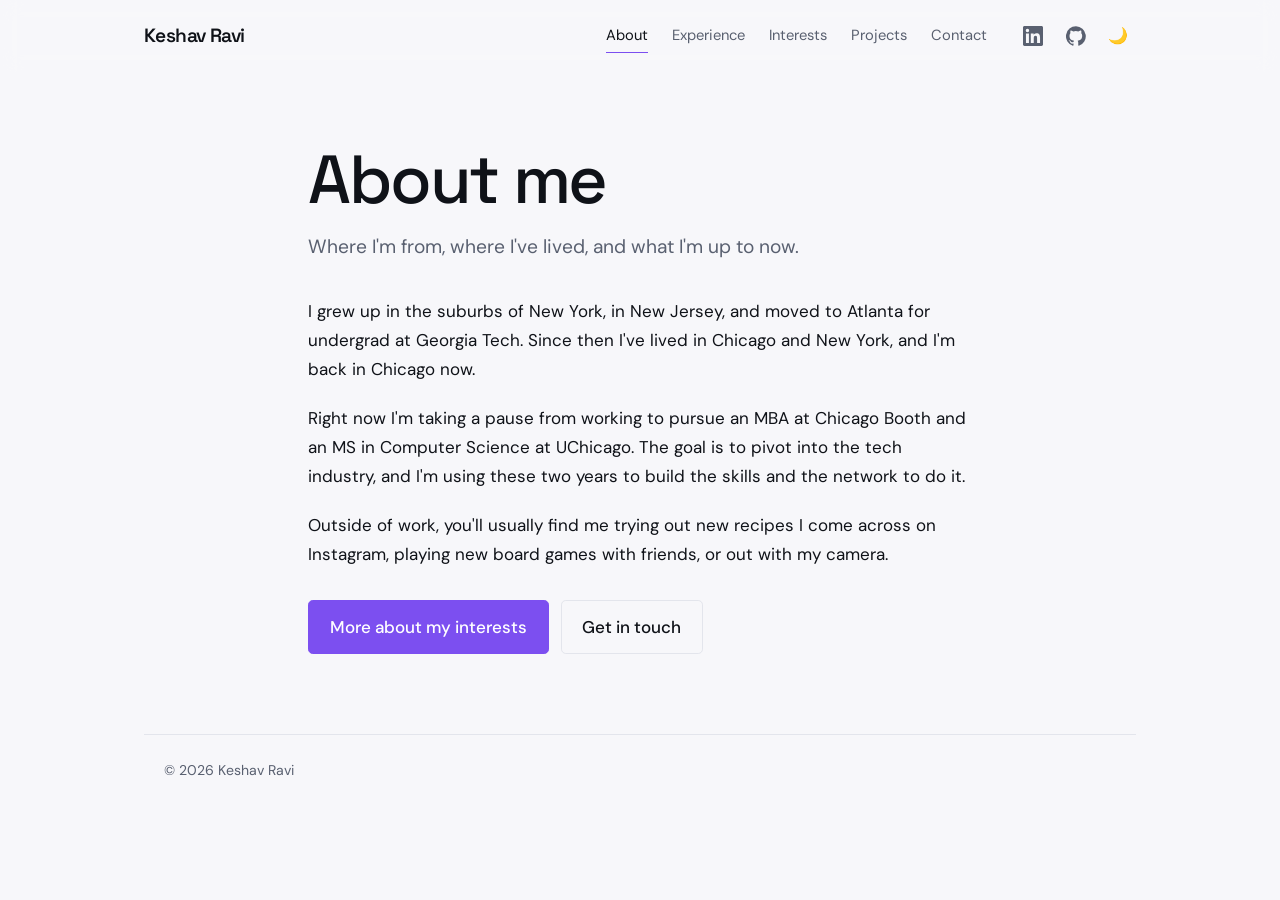
==== about.html @ 66527342 "Add homepage panels, personal About page, and restyle New welcome homepage with section panels, Abou" ====
<!doctype html>
<html lang="en">
<head>
  <meta charset="utf-8">
  <meta name="viewport" content="width=device-width, initial-scale=1">
  <title>About | Keshav Ravi</title>
  <meta name="description" content="About Keshav Ravi: where I grew up, where I've lived, and what I do outside of work.">
  <script src="theme.js"></script>
  <link rel="preconnect" href="https://fonts.googleapis.com">
  <link rel="preconnect" href="https://fonts.gstatic.com" crossorigin>
  <link href="https://fonts.googleapis.com/css2?family=DM+Sans:wght@400;500;600&amp;family=Space+Grotesk:wght@400;500;600;700&amp;display=swap" rel="stylesheet">
  <link rel="stylesheet" href="styles.css">
</head>
<body>
  <a class="skip-link" href="#main">Skip to content</a>
  <header class="site-header">
    <a class="brand" href="index.html">Keshav Ravi</a>
    <nav class="nav" aria-label="Main">
      <a href="about.html" aria-current="page">About</a>
      <a href="experience.html">Experience</a>
      <a href="interests.html">Interests</a>
      <a href="projects.html">Projects</a>
      <a href="contact.html">Contact</a>
    <div class="header-tools">
      <a class="icon-link" href="https://www.linkedin.com/in/keshavravi" target="_blank" rel="noopener" aria-label="LinkedIn (opens in a new tab)">
        <svg viewBox="0 0 24 24" width="20" height="20" fill="currentColor" aria-hidden="true"><path d="M20.45 20.45h-3.56v-5.57c0-1.33-.03-3.04-1.85-3.04-1.86 0-2.14 1.45-2.14 2.94v5.67H9.35V9h3.41v1.56h.05c.48-.9 1.64-1.85 3.37-1.85 3.6 0 4.27 2.37 4.27 5.46v6.28zM5.34 7.43a2.06 2.06 0 1 1 0-4.13 2.06 2.06 0 0 1 0 4.13zM7.12 20.45H3.56V9h3.56v11.45zM22.22 0H1.77C.79 0 0 .77 0 1.73v20.54C0 23.23.79 24 1.77 24h20.45c.98 0 1.78-.77 1.78-1.73V1.73C24 .77 23.2 0 22.22 0z"/></svg>
      </a>
      <a class="icon-link" href="https://github.com/keshav-ravi" target="_blank" rel="noopener" aria-label="GitHub (opens in a new tab)">
        <svg viewBox="0 0 24 24" width="20" height="20" fill="currentColor" aria-hidden="true"><path d="M12 .3a12 12 0 0 0-3.8 23.4c.6.1.8-.3.8-.6v-2c-3.3.7-4-1.6-4-1.6-.6-1.4-1.4-1.8-1.4-1.8-1-.7.1-.7.1-.7 1.2.1 1.8 1.2 1.8 1.2 1 1.8 2.8 1.3 3.5 1 .1-.8.4-1.3.7-1.6-2.7-.3-5.5-1.3-5.5-5.9 0-1.3.5-2.4 1.2-3.2-.1-.3-.5-1.5.1-3.2 0 0 1-.3 3.3 1.2a11.5 11.5 0 0 1 6 0c2.3-1.5 3.3-1.2 3.3-1.2.7 1.7.2 2.9.1 3.2.8.8 1.2 1.9 1.2 3.2 0 4.6-2.8 5.6-5.5 5.9.4.4.8 1.1.8 2.2v3.3c0 .3.2.7.8.6A12 12 0 0 0 12 .3z"/></svg>
      </a>
      <button class="theme-toggle" id="theme-toggle" type="button" aria-label="Toggle dark mode"></button>
    </div>
    </nav>
  </header>

  <main id="main">
    <h1>About me</h1>
    <p class="lead">Where I'm from, where I've lived, and what I'm up to now.</p>
    <p>I grew up in the suburbs of New York, in New Jersey, and moved to Atlanta for undergrad at Georgia Tech. Since then I've lived in Chicago and New York, and I'm back in Chicago now.</p>
    <p>Right now I'm taking a pause from working to pursue an MBA at Chicago Booth and an MS in Computer Science at UChicago. The goal is to pivot into the tech industry, and I'm using these two years to build the skills and the network to do it.</p>
    <p>Outside of work, you'll usually find me trying out new recipes I come across on Instagram, playing new board games with friends, or out with my camera.</p>
    <div class="button-row">
      <a class="button" href="interests.html">More about my interests</a>
      <a class="button secondary" href="contact.html">Get in touch</a>
    </div>
  </main>

  <footer class="site-footer">&copy; <span id="year">2026</span> Keshav Ravi</footer>
  <script src="reveal.js"></script>
</body>
</html>
---- styles.css ----
:root {
  --bg: #f7f7fa;
  --surface: #ffffff;
  --text: #0f1218;
  --muted: #596070;
  --border: #e3e5ec;
  --accent: #7c4ff0;
  --accent-text: #ffffff;
  --sans: "DM Sans", system-ui, -apple-system, "Segoe UI", Roboto, "Helvetica Neue", Arial, sans-serif;
  --display: "Space Grotesk", "DM Sans", system-ui, sans-serif;
  --max: 44rem;
  --wide: 62rem;
  --ease: cubic-bezier(0.2, 0.7, 0.2, 1);
}

:root[data-theme="dark"] {
  --bg: #0a0c11;
  --surface: #11141b;
  --text: #eef0f5;
  --muted: #9aa2b1;
  --border: #222633;
  --accent: #b794ff;
  --accent-text: #0a0c11;
}

*, *::before, *::after { box-sizing: border-box; }

html { -webkit-text-size-adjust: 100%; scroll-behavior: smooth; }

body {
  margin: 0;
  background: var(--bg);
  color: var(--text);
  font-family: var(--sans);
  font-size: 1.0625rem;
  line-height: 1.7;
  -webkit-font-smoothing: antialiased;
  transition: background-color 0.25s, color 0.25s;
}

.skip-link {
  position: absolute;
  left: 1rem;
  top: -4rem;
  background: var(--accent);
  color: var(--accent-text);
  padding: 0.5rem 1rem;
  border-radius: 0.25rem;
  z-index: 20;
}
.skip-link:focus { top: 1rem; }

a { color: var(--accent); text-underline-offset: 0.2em; }
a:hover { text-decoration-thickness: 2px; }

:focus-visible {
  outline: 2px solid var(--accent);
  outline-offset: 3px;
  border-radius: 0.2rem;
}

/* Scroll progress bar */
.progress {
  position: fixed;
  top: 0;
  left: 0;
  right: 0;
  height: 2px;
  z-index: 30;
  transform: scaleX(0);
  transform-origin: left;
  background: var(--accent);
  pointer-events: none;
}

/* Header */
.site-header {
  padding: 1.1rem max(1.25rem, calc((100% - var(--wide)) / 2));
  display: flex;
  flex-wrap: wrap;
  align-items: center;
  justify-content: space-between;
  gap: 0.75rem 1.5rem;
  border-bottom: 1px solid transparent;
  transition: border-color 0.25s;
}

@media (min-width: 40rem) {
  .site-header {
    position: sticky;
    top: 0;
    z-index: 10;
    background: color-mix(in srgb, var(--bg) 88%, transparent);
    -webkit-backdrop-filter: blur(10px);
    backdrop-filter: blur(10px);
  }
}
.site-header.scrolled { border-bottom-color: var(--border); }

.brand {
  font-family: var(--display);
  font-weight: 600;
  letter-spacing: -0.03em;
  font-size: 1.2rem;
  line-height: 1;
  color: var(--text);
  text-decoration: none;
}

.nav {
  display: flex;
  flex-wrap: wrap;
  gap: 0.25rem 1.5rem;
  align-items: center;
  flex: 1 1 auto;
  justify-content: flex-end;
}

.nav > a {
  color: var(--muted);
  text-decoration: none;
  font-size: 0.92rem;
  padding: 0.25rem 0;
  border-bottom: 1px solid transparent;
  transition: color 0.2s, border-color 0.2s;
}
.nav > a:hover { color: var(--text); border-bottom-color: var(--border); }
.nav > a[aria-current="page"] { color: var(--text); border-bottom-color: var(--accent); }

.header-tools { display: flex; align-items: center; gap: 0.4rem; margin-left: 0.25rem; }

.theme-toggle,
.icon-link {
  display: inline-flex;
  align-items: center;
  justify-content: center;
  width: 2.25rem;
  height: 2.25rem;
  border-radius: 50%;
  border: 1px solid transparent;
  background: none;
  color: var(--muted);
  cursor: pointer;
  font-size: 1rem;
  line-height: 1;
  transition: border-color 0.2s, color 0.2s;
}
.theme-toggle:hover,
.icon-link:hover { border-color: var(--border); color: var(--text); }

/* Layout */
main {
  max-width: var(--max);
  margin: 0 auto;
  padding: 4.5rem 1.25rem 5rem;
}
main.home { max-width: var(--wide); padding-top: 5rem; }

h1 {
  font-family: var(--display);
  font-weight: 500;
  font-size: clamp(2.5rem, 7.5vw, 4.25rem);
  line-height: 1.05;
  letter-spacing: -0.035em;
  margin: 0 0 1rem;
}
h1 em { color: var(--accent); font-style: normal; }
h2 { font-family: var(--display); font-weight: 500; letter-spacing: -0.02em; font-size: 1.5rem; margin: 0 0 0.25rem; line-height: 1.2; }

.lead { font-size: 1.2rem; color: var(--muted); margin: 0 0 2.25rem; line-height: 1.55; max-width: 38rem; }
p { margin: 0 0 1.25rem; }

.section-title {
  display: flex;
  align-items: center;
  gap: 1rem;
  font-size: 0.75rem;
  font-weight: 500;
  text-transform: uppercase;
  letter-spacing: 0.12em;
  color: var(--muted);
  margin: 3.5rem 0 0;
}
.section-title::after { content: ""; flex: 1; height: 1px; background: var(--border); }
main > section:first-of-type .section-title { margin-top: 2rem; }

/* Homepage panels */
.panels {
  list-style: none;
  margin: 3.5rem 0 0;
  padding: 0;
  display: grid;
  grid-template-columns: repeat(2, minmax(0, 1fr));
  gap: 1rem;
}
.panels .wide-panel { grid-column: 1 / -1; }

.panel {
  display: grid;
  grid-template-columns: auto 1fr auto;
  align-items: end;
  gap: 1rem;
  min-height: 11.5rem;
  padding: 1.5rem;
  border: 1px solid var(--border);
  border-radius: 0.375rem;
  background: var(--surface);
  color: var(--text);
  text-decoration: none;
  transition: border-color 0.25s, background-color 0.25s;
}
.panel .num { align-self: start; font-size: 0.8rem; color: var(--muted); font-variant-numeric: tabular-nums; }
.panel h2 { font-size: 1.9rem; margin-bottom: 0.35rem; }
.panel p { margin: 0; color: var(--muted); font-size: 0.95rem; line-height: 1.5; }
.panel .arrow { font-size: 1.4rem; color: var(--muted); transition: transform 0.3s var(--ease), color 0.25s; }
.panel:hover { border-color: var(--accent); }
.panel:hover .arrow { transform: translateX(6px); color: var(--accent); }

/* Cards */
.card-list { list-style: none; margin: 1.5rem 0 0; padding: 0; display: grid; gap: 1rem; }

.card {
  background: var(--surface);
  border: 1px solid var(--border);
  border-radius: 0.375rem;
  padding: 1.5rem 1.75rem;
  transition: border-color 0.3s;
}
@media (hover: hover) {
  .card:hover { border-color: color-mix(in srgb, var(--accent) 50%, var(--border)); }
}
.card p:last-child { margin-bottom: 0; }
.meta { color: var(--muted); font-size: 0.88rem; margin: 0 0 0.75rem; }

.tags { list-style: none; display: flex; flex-wrap: wrap; gap: 0.4rem; padding: 0; margin: 0.75rem 0 0; }
.tags li {
  font-size: 0.8rem;
  border: 1px solid var(--border);
  border-radius: 0.25rem;
  padding: 0.1rem 0.6rem;
  color: var(--muted);
}

/* Buttons */
.button {
  display: inline-block;
  background: var(--accent);
  color: var(--accent-text);
  text-decoration: none;
  font-weight: 500;
  padding: 0.7rem 1.3rem;
  border-radius: 0.3rem;
  border: 1px solid var(--accent);
  transition: background-color 0.2s, color 0.2s;
}
.button:hover { background: transparent; color: var(--accent); }
.button.secondary { background: transparent; color: var(--text); border-color: var(--border); }
.button.secondary:hover { border-color: var(--text); color: var(--text); }
.button-row { display: flex; flex-wrap: wrap; gap: 0.75rem; margin-top: 2rem; }

/* Experience / project cards */
.job h3 { font-family: var(--display); font-weight: 500; letter-spacing: -0.02em; font-size: 1.35rem; margin: 0; line-height: 1.2; }
.company-note { font-family: var(--sans); font-weight: 400; color: var(--muted); font-size: 0.88rem; }
.job-head { display: flex; flex-wrap: wrap; justify-content: space-between; gap: 0.5rem 1.5rem; }
.job-head .meta { text-align: right; margin: 0; }
.role { margin: 0; color: var(--accent); font-weight: 500; font-size: 0.95rem; }

.stats { list-style: none; display: grid; grid-template-columns: repeat(auto-fit, minmax(8.5rem, 1fr)); gap: 0; padding: 0; margin: 1.25rem 0; border-top: 1px solid var(--border); border-bottom: 1px solid var(--border); }
.stats li {
  padding: 0.85rem 1rem 0.85rem 0;
  display: flex;
  flex-direction: column;
  transition: opacity 0.6s var(--ease) calc(0.25s + var(--i, 0) * 0.09s), transform 0.6s var(--ease) calc(0.25s + var(--i, 0) * 0.09s);
}
.stat-num { font-family: var(--display); font-weight: 500; letter-spacing: -0.03em; font-size: 1.9rem; line-height: 1.1; color: var(--text); }
.stat-label { font-size: 0.78rem; color: var(--muted); line-height: 1.35; }

.bullets { margin: 0; padding-left: 1.1rem; font-size: 0.96rem; }
.bullets li { margin-bottom: 0.5rem; }
.bullets li::marker { color: var(--accent); }

section .tags { margin-top: 1rem; }
.sub-title { font-size: 0.75rem; font-weight: 500; text-transform: uppercase; letter-spacing: 0.12em; color: var(--muted); margin: 1.5rem 0 0.5rem; }

/* Interests */
.photo-placeholder {
  border: 1px dashed var(--border);
  border-radius: 0.375rem;
  min-height: 9rem;
  display: flex;
  align-items: center;
  justify-content: center;
  color: var(--muted);
  margin: 1rem 0 0.5rem;
}
.photo-placeholder p { margin: 0; }

/* Contact */
.contact-grid {
  display: grid;
  grid-template-columns: minmax(0, 1fr) minmax(0, 14rem);
  gap: 3rem;
  align-items: start;
}
.contact-form { display: grid; gap: 0.4rem; }
.contact-form label { font-weight: 500; font-size: 0.9rem; margin-top: 0.75rem; }
.contact-form label:first-child { margin-top: 0; }
.contact-form input,
.contact-form textarea {
  font: inherit;
  color: var(--text);
  background: var(--surface);
  border: 1px solid var(--border);
  border-radius: 0.3rem;
  padding: 0.7rem 0.9rem;
  width: 100%;
  transition: border-color 0.2s;
}
.contact-form textarea { resize: vertical; min-height: 9rem; }
.contact-form input:focus,
.contact-form textarea:focus { border-color: var(--accent); outline: none; }
.contact-form .button { margin-top: 1rem; justify-self: start; cursor: pointer; font: inherit; font-weight: 500; }
.contact-form .button:disabled { opacity: 0.6; cursor: wait; }
.form-note { color: var(--muted); font-size: 0.88rem; margin: 0.5rem 0 0; }
.contact-side p { color: var(--muted); margin: 0; overflow-wrap: anywhere; }
.hp { position: absolute; left: -9999px; width: 1px; height: 1px; opacity: 0; }

.visually-hidden { position: absolute; width: 1px; height: 1px; overflow: hidden; clip: rect(0 0 0 0); white-space: nowrap; }

.site-footer {
  max-width: var(--wide);
  margin: 0 auto;
  padding: 1.5rem 1.25rem 3rem;
  border-top: 1px solid var(--border);
  color: var(--muted);
  font-size: 0.88rem;
}

/* Scroll reveal (classes are added by reveal.js, so content is visible without JS) */
.reveal {
  opacity: 0;
  transform: translateY(22px);
  transition: opacity 0.8s var(--ease) var(--d, 0s), transform 0.8s var(--ease) var(--d, 0s);
}
.reveal.in { opacity: 1; transform: none; }
.card.reveal:not(.in) .stats li { opacity: 0; transform: translateY(10px); }

@media (max-width: 40rem) {
  .contact-grid { grid-template-columns: 1fr; gap: 2rem; }
  .panels { grid-template-columns: 1fr; }
  .panel { min-height: 9rem; }
}

@media (max-width: 30rem) {
  body { font-size: 1rem; }
  .nav { justify-content: flex-start; order: 3; flex-basis: 100%; }
  main, main.home { padding-top: 2.5rem; }
  .card { padding: 1.25rem; }
  .job-head .meta { text-align: left; }
  .stats { grid-template-columns: repeat(2, 1fr); }
}

@media (prefers-reduced-motion: reduce) {
  html { scroll-behavior: auto; }
  *, *::before, *::after { transition: none !important; animation: none !important; }
}
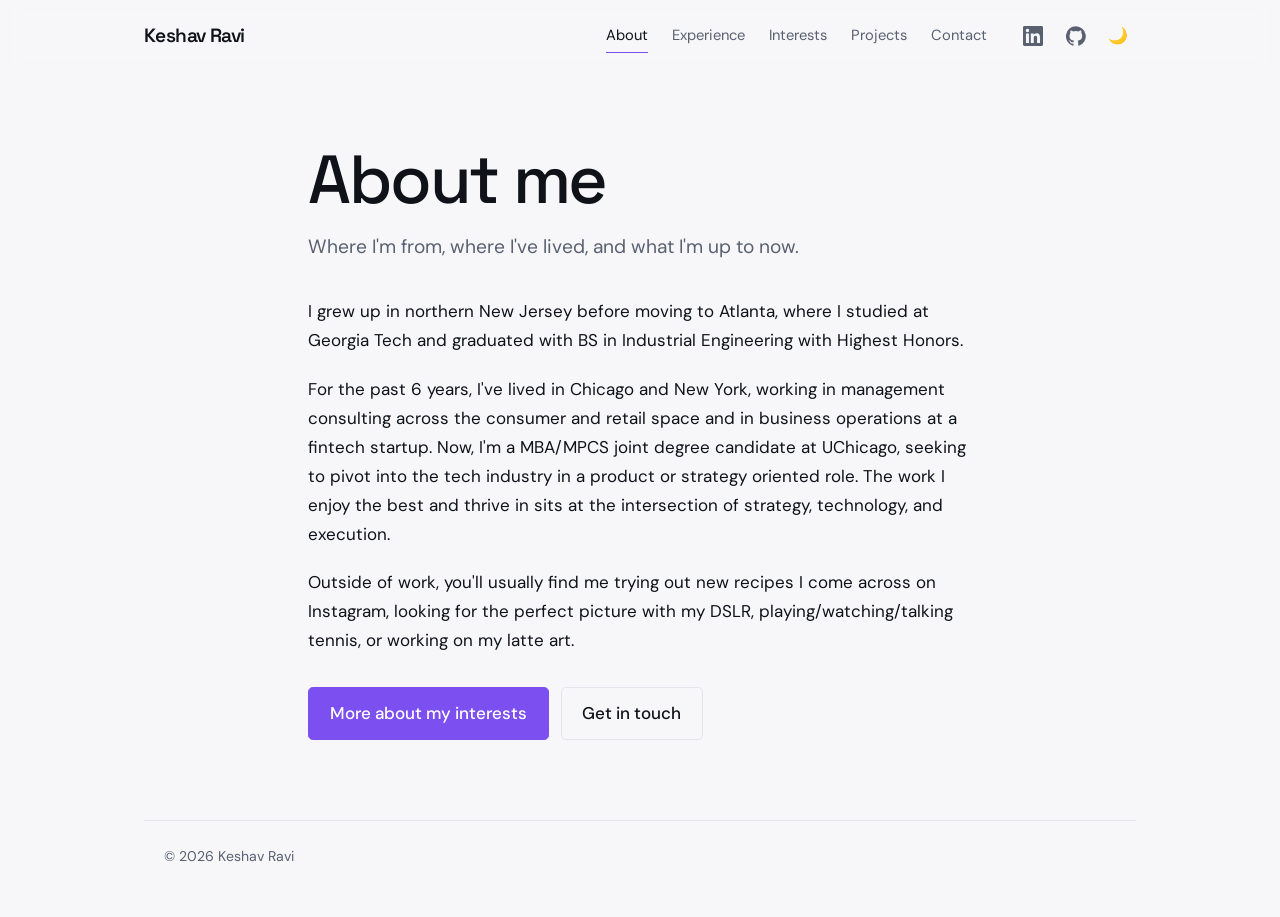
==== commit 381a964b: "Updates to Index, About, and Experience Pages" ====
--- a/about.html
+++ b/about.html
@@ -36,9 +36,9 @@
   <main id="main">
     <h1>About me</h1>
     <p class="lead">Where I'm from, where I've lived, and what I'm up to now.</p>
-    <p>I grew up in the suburbs of New York, in New Jersey, and moved to Atlanta for undergrad at Georgia Tech. Since then I've lived in Chicago and New York, and I'm back in Chicago now.</p>
-    <p>Right now I'm taking a pause from working to pursue an MBA at Chicago Booth and an MS in Computer Science at UChicago. The goal is to pivot into the tech industry, and I'm using these two years to build the skills and the network to do it.</p>
-    <p>Outside of work, you'll usually find me trying out new recipes I come across on Instagram, playing new board games with friends, or out with my camera.</p>
+    <p>I grew up in northern New Jersey before moving to Atlanta, where I studied at Georgia Tech and graduated with BS in Industrial Engineering with Highest Honors.</p>
+    <p>For the past 6 years, I've lived in Chicago and New York, working in management consulting across the consumer and retail space and in business operations at a fintech startup. Now, I'm a MBA/MPCS joint degree candidate at UChicago, seeking to pivot into the tech industry in a product or strategy oriented role. The work I enjoy the best and thrive in sits at the intersection of strategy, technology, and execution.</p>
+    <p>Outside of work, you'll usually find me trying out new recipes I come across on Instagram, looking for the perfect picture with my DSLR, playing/watching/talking tennis, or working on my latte art.</p>
     <div class="button-row">
       <a class="button" href="interests.html">More about my interests</a>
       <a class="button secondary" href="contact.html">Get in touch</a>
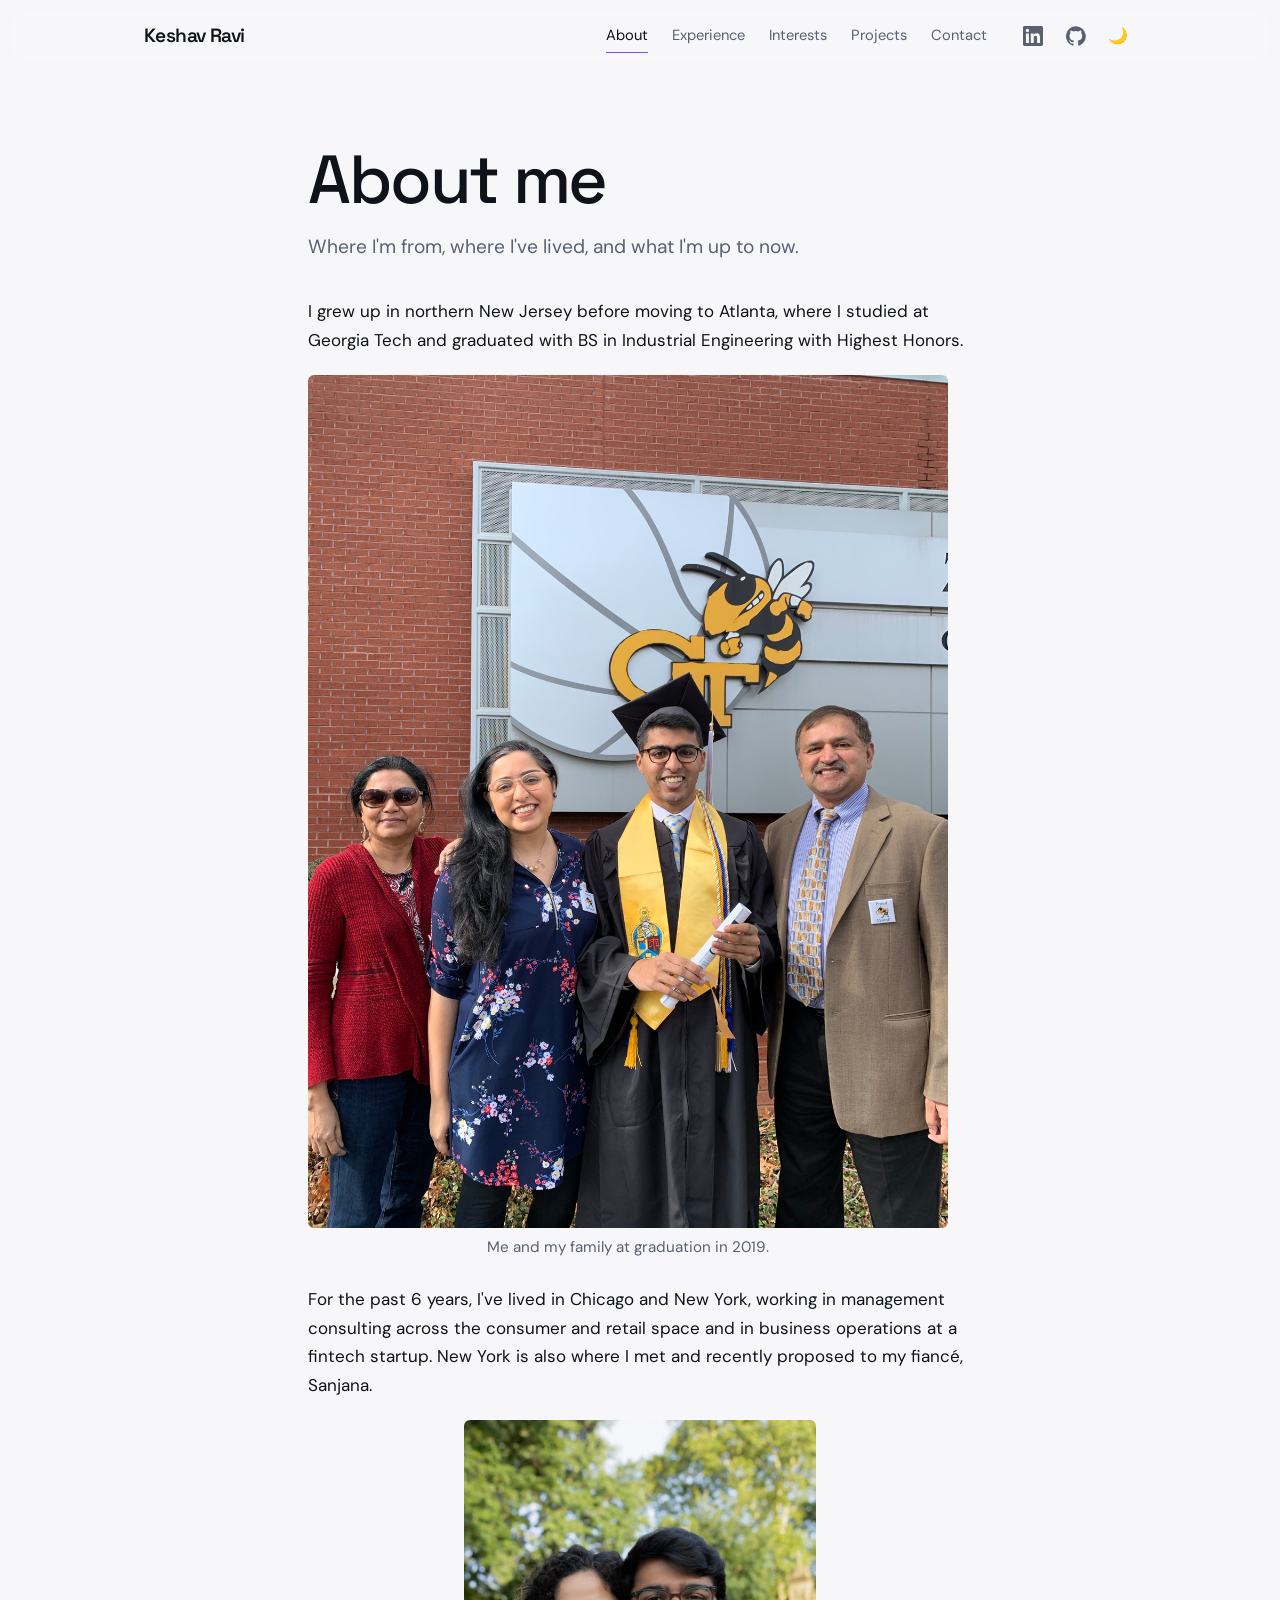
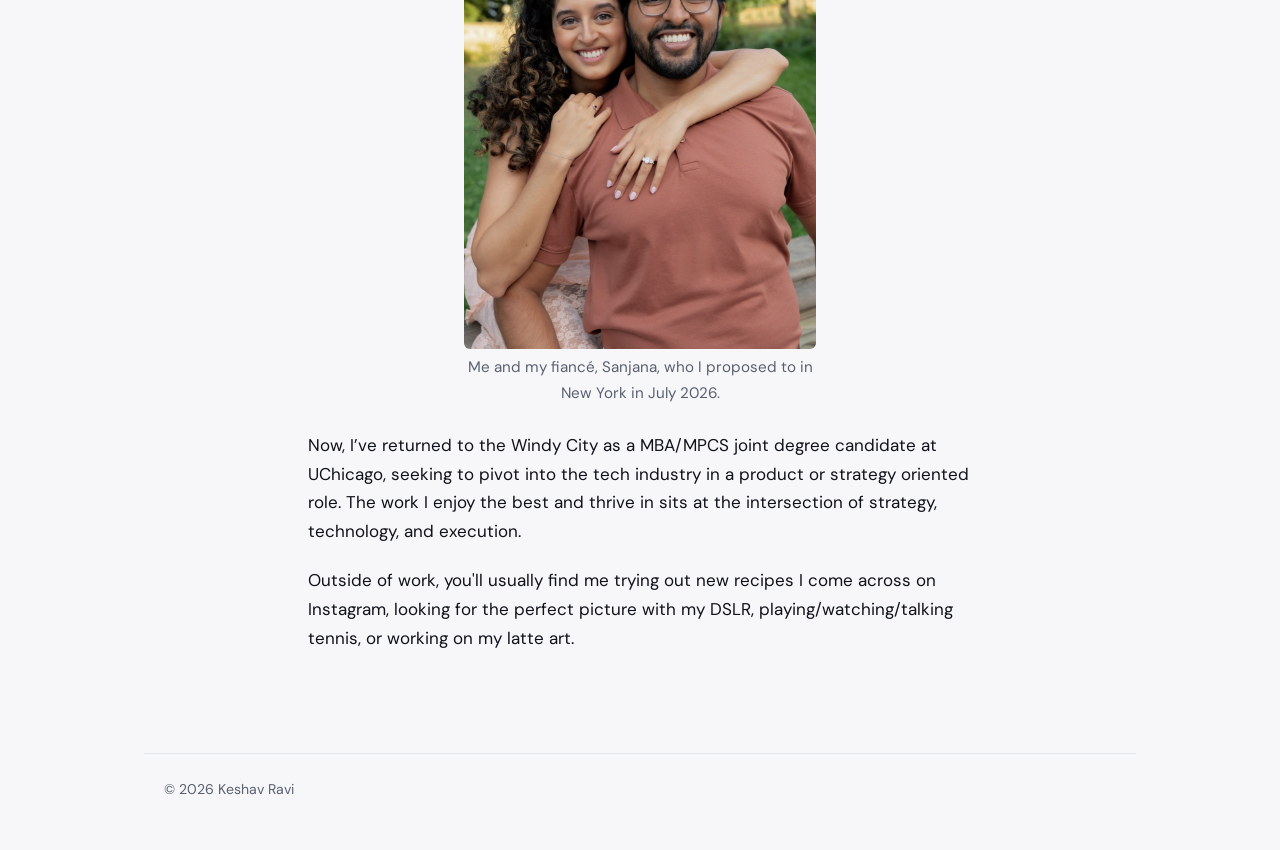
==== commit cf61f02d: "Add photo galleries, tennis story, About photos, and homepage hero Interests: tennis section with ph" ====
--- a/about.html
+++ b/about.html
@@ -37,12 +37,17 @@
     <h1>About me</h1>
     <p class="lead">Where I'm from, where I've lived, and what I'm up to now.</p>
     <p>I grew up in northern New Jersey before moving to Atlanta, where I studied at Georgia Tech and graduated with BS in Industrial Engineering with Highest Honors.</p>
-    <p>For the past 6 years, I've lived in Chicago and New York, working in management consulting across the consumer and retail space and in business operations at a fintech startup. Now, I'm a MBA/MPCS joint degree candidate at UChicago, seeking to pivot into the tech industry in a product or strategy oriented role. The work I enjoy the best and thrive in sits at the intersection of strategy, technology, and execution.</p>
+    <figure class="about-photo">
+      <img src="photos/graduation.jpg" alt="Keshav and his family at his 2019 graduation" loading="lazy">
+      <figcaption>Me and my family at graduation in 2019.</figcaption>
+    </figure>
+    <p>For the past 6 years, I've lived in Chicago and New York, working in management consulting across the consumer and retail space and in business operations at a fintech startup. New York is also where I met and recently proposed to my fiancé, Sanjana.</p>
+    <figure class="about-photo portrait">
+      <img src="photos/engagement.jpg" alt="Keshav and Sanjana after getting engaged in New York" loading="lazy">
+      <figcaption>Me and my fiancé, Sanjana, who I proposed to in New York in July 2026.</figcaption>
+    </figure>
+    <p>Now, I’ve returned to the Windy City as a MBA/MPCS joint degree candidate at UChicago, seeking to pivot into the tech industry in a product or strategy oriented role. The work I enjoy the best and thrive in sits at the intersection of strategy, technology, and execution.</p>
     <p>Outside of work, you'll usually find me trying out new recipes I come across on Instagram, looking for the perfect picture with my DSLR, playing/watching/talking tennis, or working on my latte art.</p>
-    <div class="button-row">
-      <a class="button" href="interests.html">More about my interests</a>
-      <a class="button secondary" href="contact.html">Get in touch</a>
-    </div>
   </main>
 
   <footer class="site-footer">&copy; <span id="year">2026</span> Keshav Ravi</footer>
--- a/styles.css
+++ b/styles.css
@@ -183,6 +183,12 @@
 }
 .section-title::after { content: ""; flex: 1; height: 1px; background: var(--border); }
 main > section:first-of-type .section-title { margin-top: 2rem; }
+.section-title-lg { font-size: 1.5rem; font-weight: 600; letter-spacing: 0.08em; color: var(--text); }
+
+/* Homepage hero */
+.hero { display: grid; grid-template-columns: minmax(0, 1.2fr) minmax(0, 1fr); gap: 2.5rem; align-items: center; }
+.hero-text .lead { margin-bottom: 0; }
+.hero-photo { display: block; width: 100%; height: auto; border-radius: 0.375rem; }
 
 /* Homepage panels */
 .panels {
@@ -196,9 +202,11 @@
 .panels .wide-panel { grid-column: 1 / -1; }
 
 .panel {
+  position: relative;
   display: grid;
-  grid-template-columns: auto 1fr auto;
-  align-items: end;
+  grid-template-columns: 1fr;
+  align-items: center;
+  text-align: center;
   gap: 1rem;
   min-height: 11.5rem;
   padding: 1.5rem;
@@ -209,10 +217,9 @@
   text-decoration: none;
   transition: border-color 0.25s, background-color 0.25s;
 }
-.panel .num { align-self: start; font-size: 0.8rem; color: var(--muted); font-variant-numeric: tabular-nums; }
 .panel h2 { font-size: 1.9rem; margin-bottom: 0.35rem; }
 .panel p { margin: 0; color: var(--muted); font-size: 0.95rem; line-height: 1.5; }
-.panel .arrow { font-size: 1.4rem; color: var(--muted); transition: transform 0.3s var(--ease), color 0.25s; }
+.panel .arrow { position: absolute; right: 1.5rem; top: 50%; margin-top: -0.85rem; font-size: 1.4rem; color: var(--muted); transition: transform 0.3s var(--ease), color 0.25s; }
 .panel:hover { border-color: var(--accent); }
 .panel:hover .arrow { transform: translateX(6px); color: var(--accent); }
 
@@ -294,6 +301,11 @@
   margin: 1rem 0 0.5rem;
 }
 .photo-placeholder p { margin: 0; }
+.about-photo { margin: 0 0 1.5rem; max-width: 40rem; }
+.about-photo .photo-placeholder { aspect-ratio: 3 / 2; margin: 0; }
+.about-photo.portrait { max-width: 22rem; margin-inline: auto; }
+.about-photo img { display: block; width: 100%; height: auto; border-radius: 0.375rem; }
+.about-photo figcaption { font-size: 0.95rem; color: var(--muted); margin-top: 0.4rem; text-align: center; }
 
 /* Contact */
 .contact-grid {
@@ -348,6 +360,8 @@
 @media (max-width: 40rem) {
   .contact-grid { grid-template-columns: 1fr; gap: 2rem; }
   .panels { grid-template-columns: 1fr; }
+  .hero { grid-template-columns: 1fr; gap: 1.5rem; }
+  .hero-photo { max-width: 20rem; }
   .panel { min-height: 9rem; }
 }
 
@@ -364,3 +378,21 @@
   html { scroll-behavior: auto; }
   *, *::before, *::after { transition: none !important; animation: none !important; }
 }
+
+/* Interests: tennis and photo gallery */
+
+.photo-placeholder.tall { aspect-ratio: 4 / 5; margin: 0; }
+
+
+.gallery { display: flex; flex-direction: column; gap: 3rem; margin-top: 1.5rem; max-width: 52rem; margin-inline: auto; }
+.gallery figure { margin: 0; }
+.gallery img { display: block; width: 100%; height: auto; border-radius: 0.375rem; }
+.gallery figcaption { font-size: 0.95rem; color: var(--muted); margin-top: 0.4rem; }
+.gallery figcaption strong { color: var(--text); font-weight: 600; }
+.tennis-figure { margin: 1.5rem auto 0; max-width: 52rem; }
+.tennis-figure figcaption { font-size: 0.95rem; color: var(--muted); margin-top: 0.4rem; }
+.tennis-text { max-width: 52rem; margin: 1.5rem auto 0; }
+.tennis-text p { margin: 0 0 1rem; }
+.tennis-text p:last-child { margin-bottom: 0; }
+.tennis-photo { display: block; width: 100%; height: auto; border-radius: 0.375rem; }
+.gallery-link { margin-top: 1.5rem; }
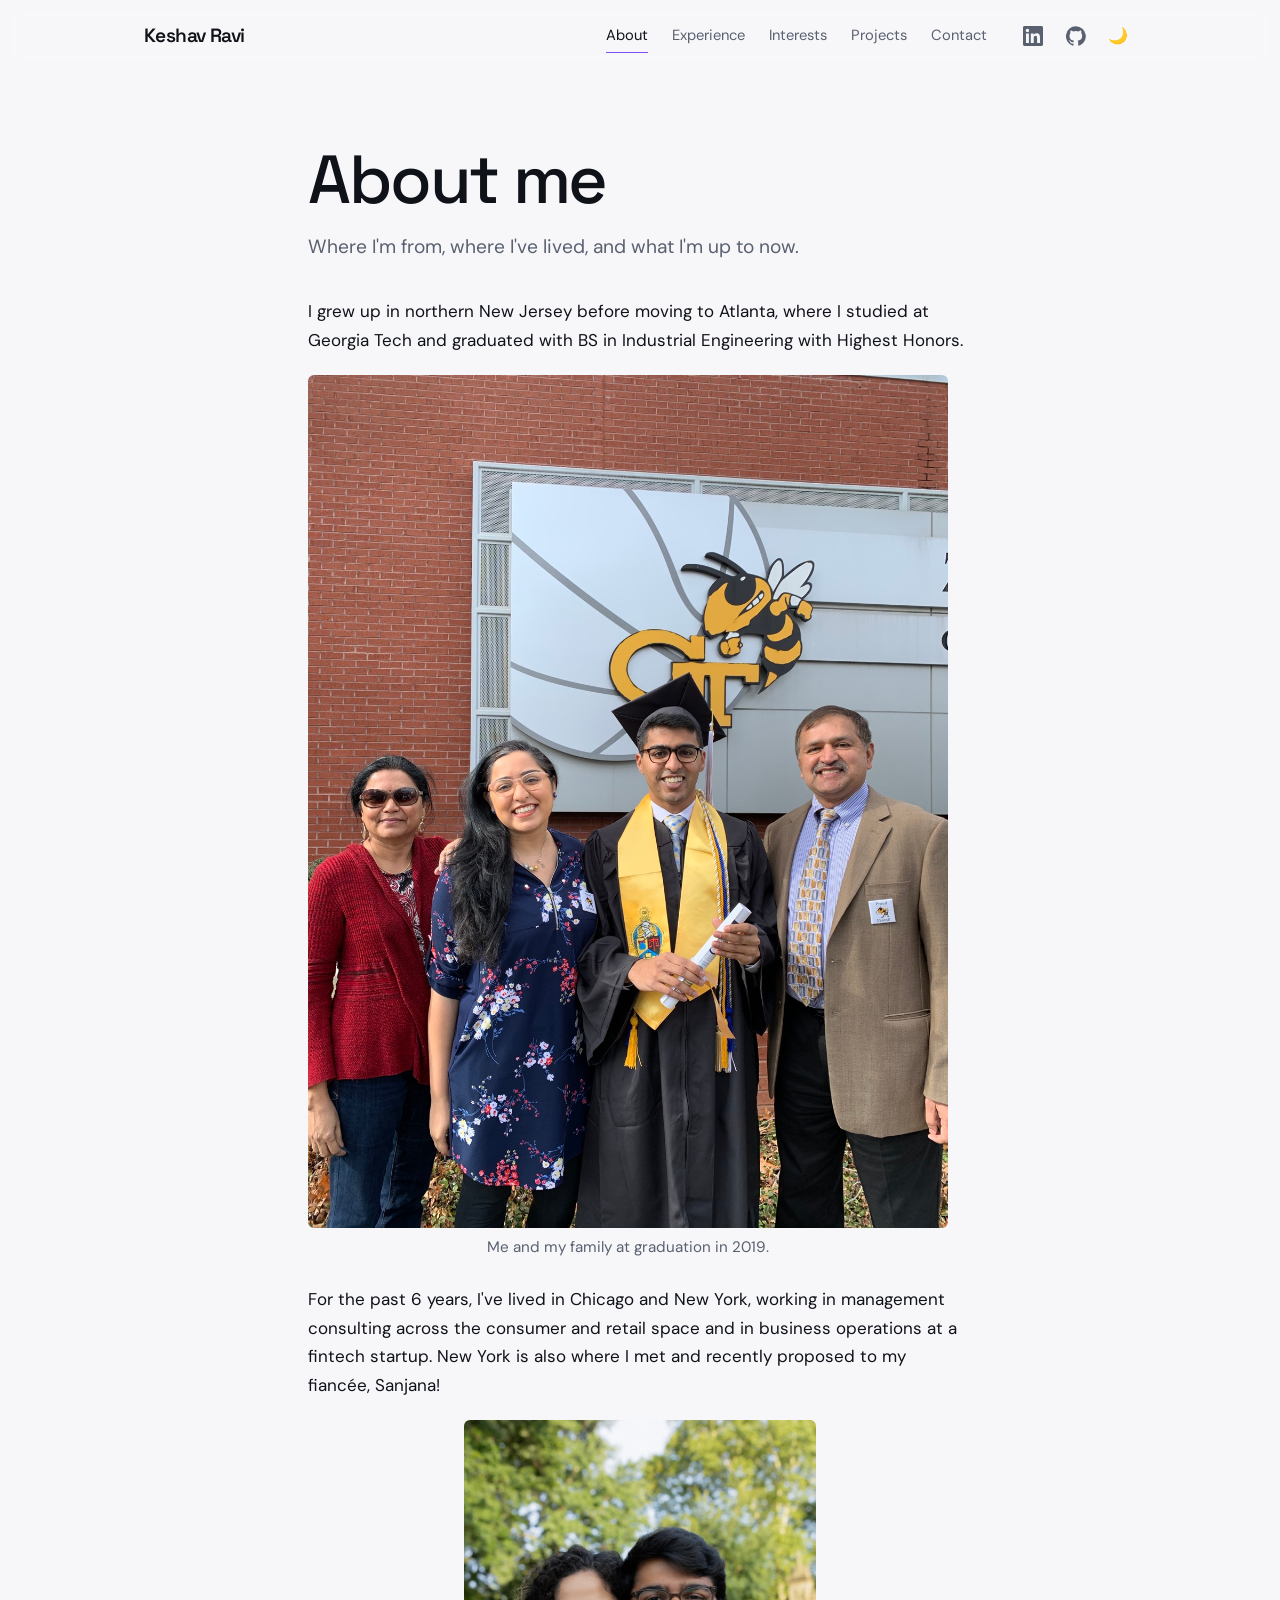
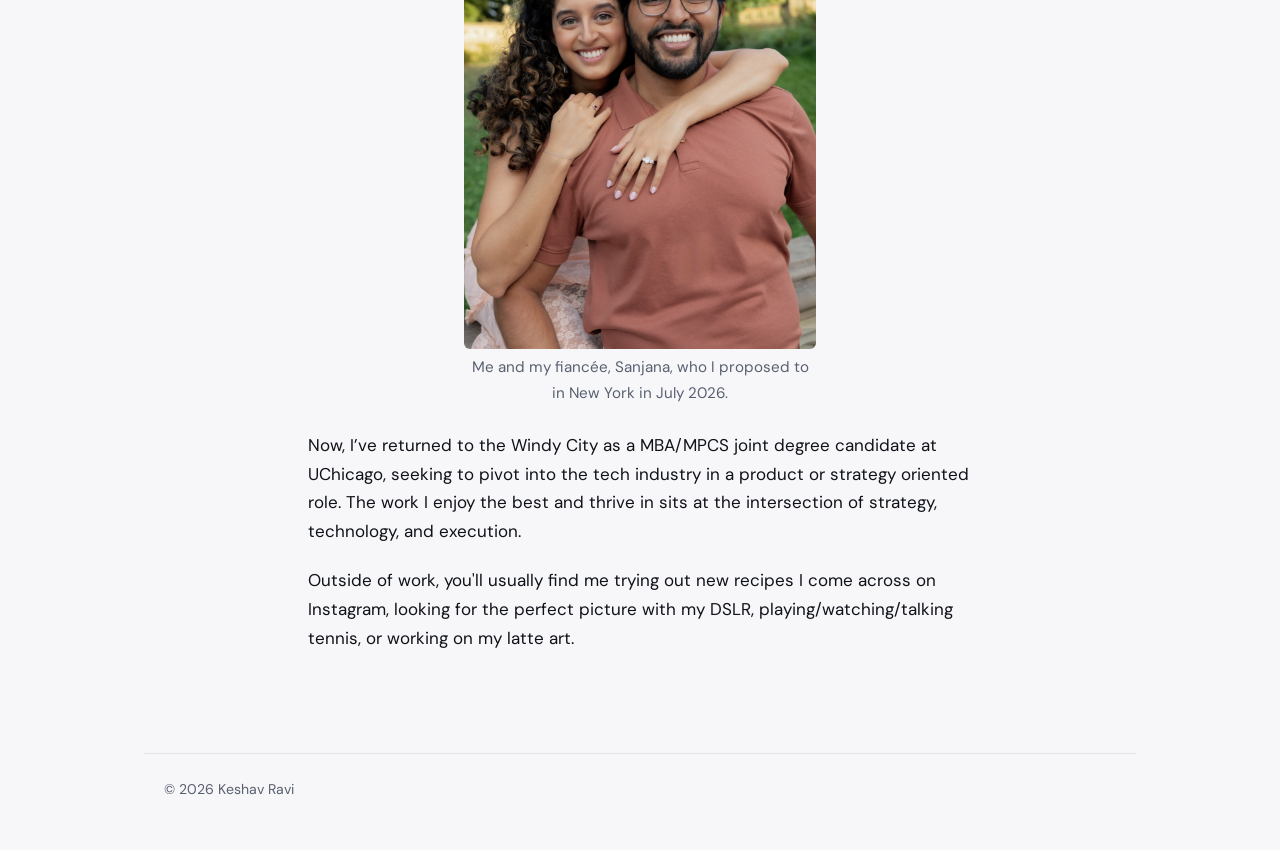
==== commit 5b2a24c5: "Update about.html" ====
--- a/about.html
+++ b/about.html
@@ -41,10 +41,10 @@
       <img src="photos/graduation.jpg" alt="Keshav and his family at his 2019 graduation" loading="lazy">
       <figcaption>Me and my family at graduation in 2019.</figcaption>
     </figure>
-    <p>For the past 6 years, I've lived in Chicago and New York, working in management consulting across the consumer and retail space and in business operations at a fintech startup. New York is also where I met and recently proposed to my fiancé, Sanjana.</p>
+    <p>For the past 6 years, I've lived in Chicago and New York, working in management consulting across the consumer and retail space and in business operations at a fintech startup. New York is also where I met and recently proposed to my fiancée, Sanjana!</p>
     <figure class="about-photo portrait">
       <img src="photos/engagement.jpg" alt="Keshav and Sanjana after getting engaged in New York" loading="lazy">
-      <figcaption>Me and my fiancé, Sanjana, who I proposed to in New York in July 2026.</figcaption>
+      <figcaption>Me and my fiancée, Sanjana, who I proposed to in New York in July 2026.</figcaption>
     </figure>
     <p>Now, I’ve returned to the Windy City as a MBA/MPCS joint degree candidate at UChicago, seeking to pivot into the tech industry in a product or strategy oriented role. The work I enjoy the best and thrive in sits at the intersection of strategy, technology, and execution.</p>
     <p>Outside of work, you'll usually find me trying out new recipes I come across on Instagram, looking for the perfect picture with my DSLR, playing/watching/talking tennis, or working on my latte art.</p>
--- a/styles.css
+++ b/styles.css
@@ -188,6 +188,8 @@
 /* Homepage hero */
 .hero { display: grid; grid-template-columns: minmax(0, 1.2fr) minmax(0, 1fr); gap: 2.5rem; align-items: center; }
 .hero-text .lead { margin-bottom: 0; }
+.hero-figure { margin: 0; }
+.hero-figure figcaption { font-size: 0.95rem; color: var(--muted); margin-top: 0.4rem; text-align: center; }
 .hero-photo { display: block; width: 100%; height: auto; border-radius: 0.375rem; }
 
 /* Homepage panels */
